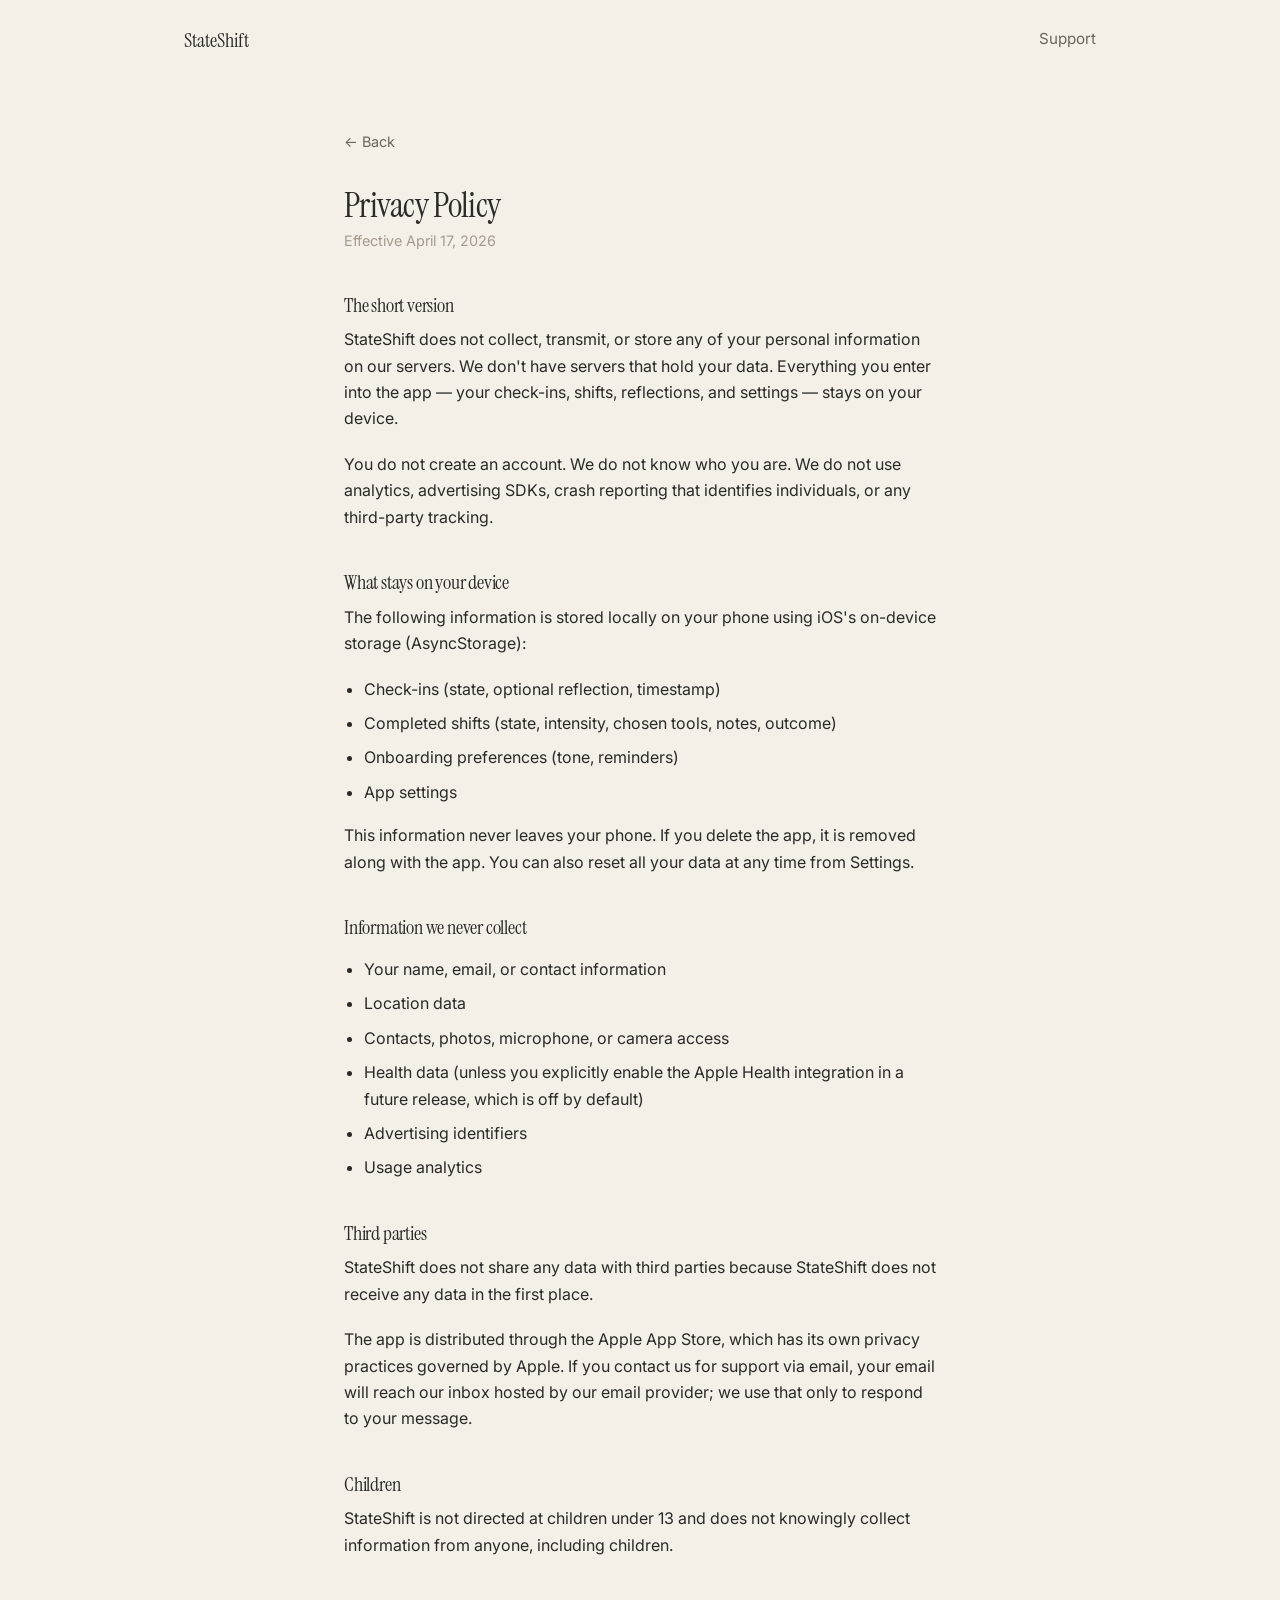
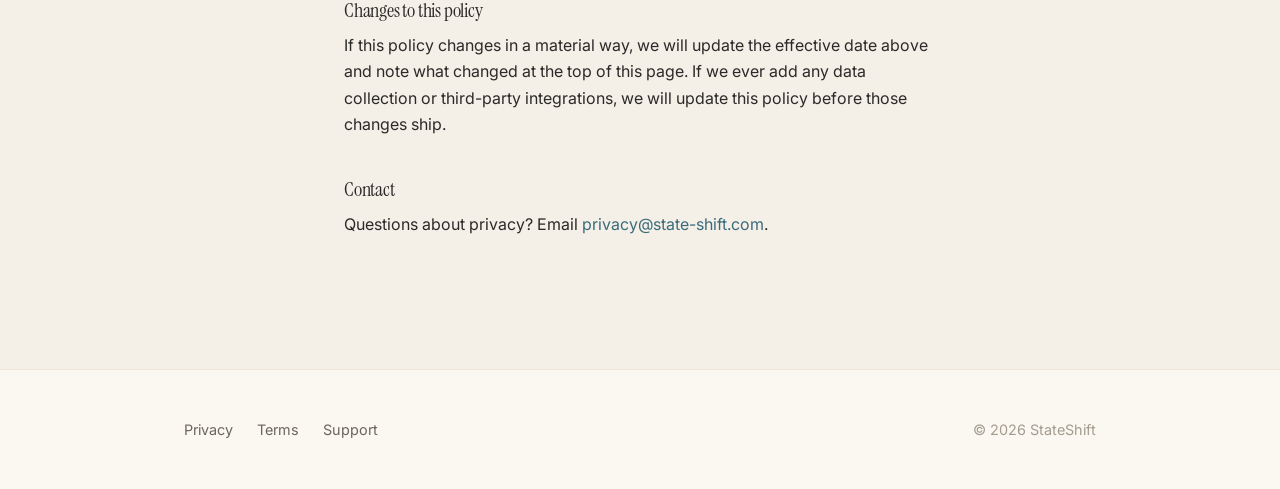
==== privacy.html @ 4b2671d1 "Initial site" ====
<!doctype html>
<html lang="en">
  <head>
    <meta charset="utf-8" />
    <meta name="viewport" content="width=device-width, initial-scale=1" />
    <title>Privacy Policy — StateShift</title>
    <meta
      name="description"
      content="StateShift's privacy policy. Plain-English summary: we collect nothing. Your check-ins, shifts, and reflections stay on your device."
    />
    <meta name="theme-color" content="#F4EFE7" />
    <link
      rel="preconnect"
      href="https://fonts.googleapis.com"
    />
    <link
      rel="preconnect"
      href="https://fonts.gstatic.com"
      crossorigin
    />
    <link
      href="https://fonts.googleapis.com/css2?family=Instrument+Serif&family=Inter:wght@400;500;600&display=swap"
      rel="stylesheet"
    />
    <link rel="stylesheet" href="styles.css" />
  </head>
  <body>
    <nav class="top">
      <a href="./" class="wordmark">StateShift</a>
      <div class="links">
        <a href="support.html">Support</a>
      </div>
    </nav>

    <main class="legal">
      <div class="container">
        <a href="./" class="back">&larr; Back</a>
        <h1>Privacy Policy</h1>
        <p class="meta">Effective April 17, 2026</p>

        <h2>The short version</h2>
        <p>
          StateShift does not collect, transmit, or store any of your personal
          information on our servers. We don't have servers that hold your
          data. Everything you enter into the app — your check-ins, shifts,
          reflections, and settings — stays on your device.
        </p>
        <p>
          You do not create an account. We do not know who you are. We do not
          use analytics, advertising SDKs, crash reporting that identifies
          individuals, or any third-party tracking.
        </p>

        <h2>What stays on your device</h2>
        <p>
          The following information is stored locally on your phone using
          iOS's on-device storage (AsyncStorage):
        </p>
        <ul>
          <li>Check-ins (state, optional reflection, timestamp)</li>
          <li>Completed shifts (state, intensity, chosen tools, notes, outcome)</li>
          <li>Onboarding preferences (tone, reminders)</li>
          <li>App settings</li>
        </ul>
        <p>
          This information never leaves your phone. If you delete the app, it
          is removed along with the app. You can also reset all your data at
          any time from Settings.
        </p>

        <h2>Information we never collect</h2>
        <ul>
          <li>Your name, email, or contact information</li>
          <li>Location data</li>
          <li>Contacts, photos, microphone, or camera access</li>
          <li>Health data (unless you explicitly enable the Apple Health
            integration in a future release, which is off by default)</li>
          <li>Advertising identifiers</li>
          <li>Usage analytics</li>
        </ul>

        <h2>Third parties</h2>
        <p>
          StateShift does not share any data with third parties because
          StateShift does not receive any data in the first place.
        </p>
        <p>
          The app is distributed through the Apple App Store, which has its
          own privacy practices governed by Apple. If you contact us for
          support via email, your email will reach our inbox hosted by our
          email provider; we use that only to respond to your message.
        </p>

        <h2>Children</h2>
        <p>
          StateShift is not directed at children under 13 and does not
          knowingly collect information from anyone, including children.
        </p>

        <h2>Changes to this policy</h2>
        <p>
          If this policy changes in a material way, we will update the
          effective date above and note what changed at the top of this page.
          If we ever add any data collection or third-party integrations, we
          will update this policy before those changes ship.
        </p>

        <h2>Contact</h2>
        <p>
          Questions about privacy? Email
          <a href="mailto:privacy@state-shift.com">privacy@state-shift.com</a>.
        </p>
      </div>
    </main>

    <footer>
      <div class="container">
        <div>
          <a href="privacy.html">Privacy</a>
          <a href="terms.html">Terms</a>
          <a href="support.html">Support</a>
        </div>
        <span class="copyright">&copy; 2026 StateShift</span>
      </div>
    </footer>
  </body>
</html>
---- styles.css ----
/* --- StateShift site styles --- */

:root {
  --bg: #F4EFE7;
  --bg-elevated: #FBF8F2;
  --bg-muted: #EAE3D6;
  --primary: #3A6B7A;
  --primary-soft: #6A9AA8;
  --primary-faint: #D6E4E8;
  --sage: #8FA58A;
  --clay: #D4A88C;
  --ink: #2B2A28;
  --ink-muted: #6B655C;
  --ink-faint: #A39B8E;
  --border: #E3DCCE;
  --divider: #ECE5D8;

  --font-serif: "Instrument Serif", "Cormorant Garamond", Georgia, serif;
  --font-sans: "Inter", -apple-system, BlinkMacSystemFont, "Helvetica Neue",
    Arial, sans-serif;

  --measure: 38rem;
}

* {
  box-sizing: border-box;
}

html, body {
  margin: 0;
  padding: 0;
}

body {
  font-family: var(--font-sans);
  font-size: 17px;
  line-height: 1.6;
  color: var(--ink);
  background: var(--bg);
  -webkit-font-smoothing: antialiased;
  -moz-osx-font-smoothing: grayscale;
}

a {
  color: var(--primary);
  text-decoration: none;
  border-bottom: 1px solid transparent;
  transition: border-color 160ms ease;
}

a:hover {
  border-bottom-color: var(--primary);
}

h1, h2, h3 {
  font-family: var(--font-serif);
  font-weight: 400;
  letter-spacing: -0.01em;
  color: var(--ink);
  margin: 0 0 0.5em;
}

h1 {
  font-size: clamp(2.4rem, 6vw, 4rem);
  line-height: 1.1;
  letter-spacing: -0.02em;
}

h2 {
  font-size: clamp(1.6rem, 3.5vw, 2.2rem);
  line-height: 1.2;
  margin-top: 2.5em;
}

h3 {
  font-size: 1.2rem;
  line-height: 1.3;
  margin-top: 1.75em;
}

p {
  margin: 0 0 1.2em;
}

hr {
  border: none;
  border-top: 1px solid var(--divider);
  margin: 3rem 0;
}

/* --- Layout --- */

.container {
  max-width: var(--measure);
  padding: 0 1.5rem;
  margin: 0 auto;
}

.wide {
  max-width: 60rem;
}

nav.top {
  padding: 1.5rem 1.5rem;
  display: flex;
  align-items: center;
  justify-content: space-between;
  max-width: 60rem;
  margin: 0 auto;
}

nav.top .wordmark {
  font-family: var(--font-serif);
  font-size: 1.25rem;
  color: var(--ink);
  border-bottom: none;
}

nav.top .links {
  display: flex;
  gap: 1.5rem;
  font-size: 0.95rem;
  color: var(--ink-muted);
}

nav.top .links a {
  color: var(--ink-muted);
}

nav.top .links a:hover {
  color: var(--ink);
  border-bottom-color: var(--ink);
}

/* --- Hero --- */

.hero {
  padding: 4rem 1.5rem 3rem;
  text-align: center;
  max-width: 44rem;
  margin: 0 auto;
}

.hero .eyebrow {
  display: inline-block;
  font-family: var(--font-sans);
  font-size: 0.8rem;
  font-weight: 500;
  letter-spacing: 0.08em;
  text-transform: uppercase;
  color: var(--primary);
  margin-bottom: 1.5rem;
}

.hero h1 {
  margin-bottom: 1.2rem;
}

.hero .lede {
  font-size: 1.2rem;
  line-height: 1.55;
  color: var(--ink-muted);
  max-width: 32rem;
  margin: 0 auto 2rem;
}

.hero .cta {
  display: inline-flex;
  align-items: center;
  justify-content: center;
  padding: 0.9rem 1.6rem;
  background: var(--ink);
  color: var(--bg-elevated);
  font-weight: 500;
  border-radius: 999px;
  border: none;
  margin-top: 0.5rem;
}

.hero .cta:hover {
  background: var(--primary);
  border-bottom: 1px solid transparent;
}

.hero .availability {
  margin-top: 1.2rem;
  font-size: 0.95rem;
  color: var(--ink-faint);
}

/* --- Sections --- */

section.content {
  padding: 3rem 1.5rem;
}

section.content .container {
  max-width: 38rem;
}

section.pillars {
  background: var(--bg-elevated);
  padding: 4rem 1.5rem;
  border-top: 1px solid var(--border);
  border-bottom: 1px solid var(--border);
}

.pillars .grid {
  max-width: 60rem;
  margin: 0 auto;
  display: grid;
  grid-template-columns: repeat(3, 1fr);
  gap: 2.5rem;
}

.pillars .pillar h3 {
  margin-top: 0;
  font-family: var(--font-serif);
  font-size: 1.4rem;
}

.pillars .pillar p {
  color: var(--ink-muted);
  font-size: 1rem;
  margin-bottom: 0;
}

@media (max-width: 720px) {
  .pillars .grid {
    grid-template-columns: 1fr;
    gap: 2rem;
  }
}

/* --- States list --- */

.states {
  list-style: none;
  padding: 0;
  display: flex;
  flex-wrap: wrap;
  gap: 0.5rem 0.75rem;
  margin: 1.5rem 0 2rem;
}

.states li {
  font-family: var(--font-serif);
  font-size: 1.15rem;
  color: var(--ink);
  padding: 0.35rem 0.9rem;
  background: var(--bg-muted);
  border-radius: 999px;
}

/* --- Philosophy callout --- */

.callout {
  padding: 2rem;
  background: var(--primary-faint);
  border-radius: 18px;
  font-family: var(--font-serif);
  font-size: 1.3rem;
  line-height: 1.45;
  color: var(--ink);
  margin: 2rem 0;
}

.callout::before {
  content: "";
  display: block;
  width: 32px;
  height: 2px;
  background: var(--primary);
  margin-bottom: 1rem;
}

/* --- Footer --- */

footer {
  padding: 3rem 1.5rem;
  border-top: 1px solid var(--divider);
  background: var(--bg-elevated);
  color: var(--ink-muted);
  font-size: 0.9rem;
  margin-top: 3rem;
}

footer .container {
  max-width: 60rem;
  display: flex;
  flex-wrap: wrap;
  gap: 2rem;
  justify-content: space-between;
  align-items: baseline;
}

footer a {
  color: var(--ink-muted);
  margin-right: 1.25rem;
}

footer a:last-child {
  margin-right: 0;
}

footer a:hover {
  color: var(--ink);
  border-bottom-color: var(--ink);
}

footer .copyright {
  color: var(--ink-faint);
}

/* --- Legal pages --- */

.legal {
  padding: 3rem 1.5rem 4rem;
}

.legal .container {
  max-width: 40rem;
}

.legal h1 {
  font-size: 2.2rem;
  margin-bottom: 0.25rem;
}

.legal .meta {
  color: var(--ink-faint);
  font-size: 0.9rem;
  margin-bottom: 2rem;
}

.legal h2 {
  font-size: 1.25rem;
  margin-top: 2.5rem;
  margin-bottom: 0.6rem;
}

.legal p,
.legal li {
  color: var(--ink);
  font-size: 1rem;
  line-height: 1.65;
}

.legal ul {
  padding-left: 1.25rem;
}

.legal ul li {
  margin-bottom: 0.5rem;
}

.legal .back {
  display: inline-block;
  margin-bottom: 2rem;
  font-size: 0.9rem;
  color: var(--ink-muted);
}
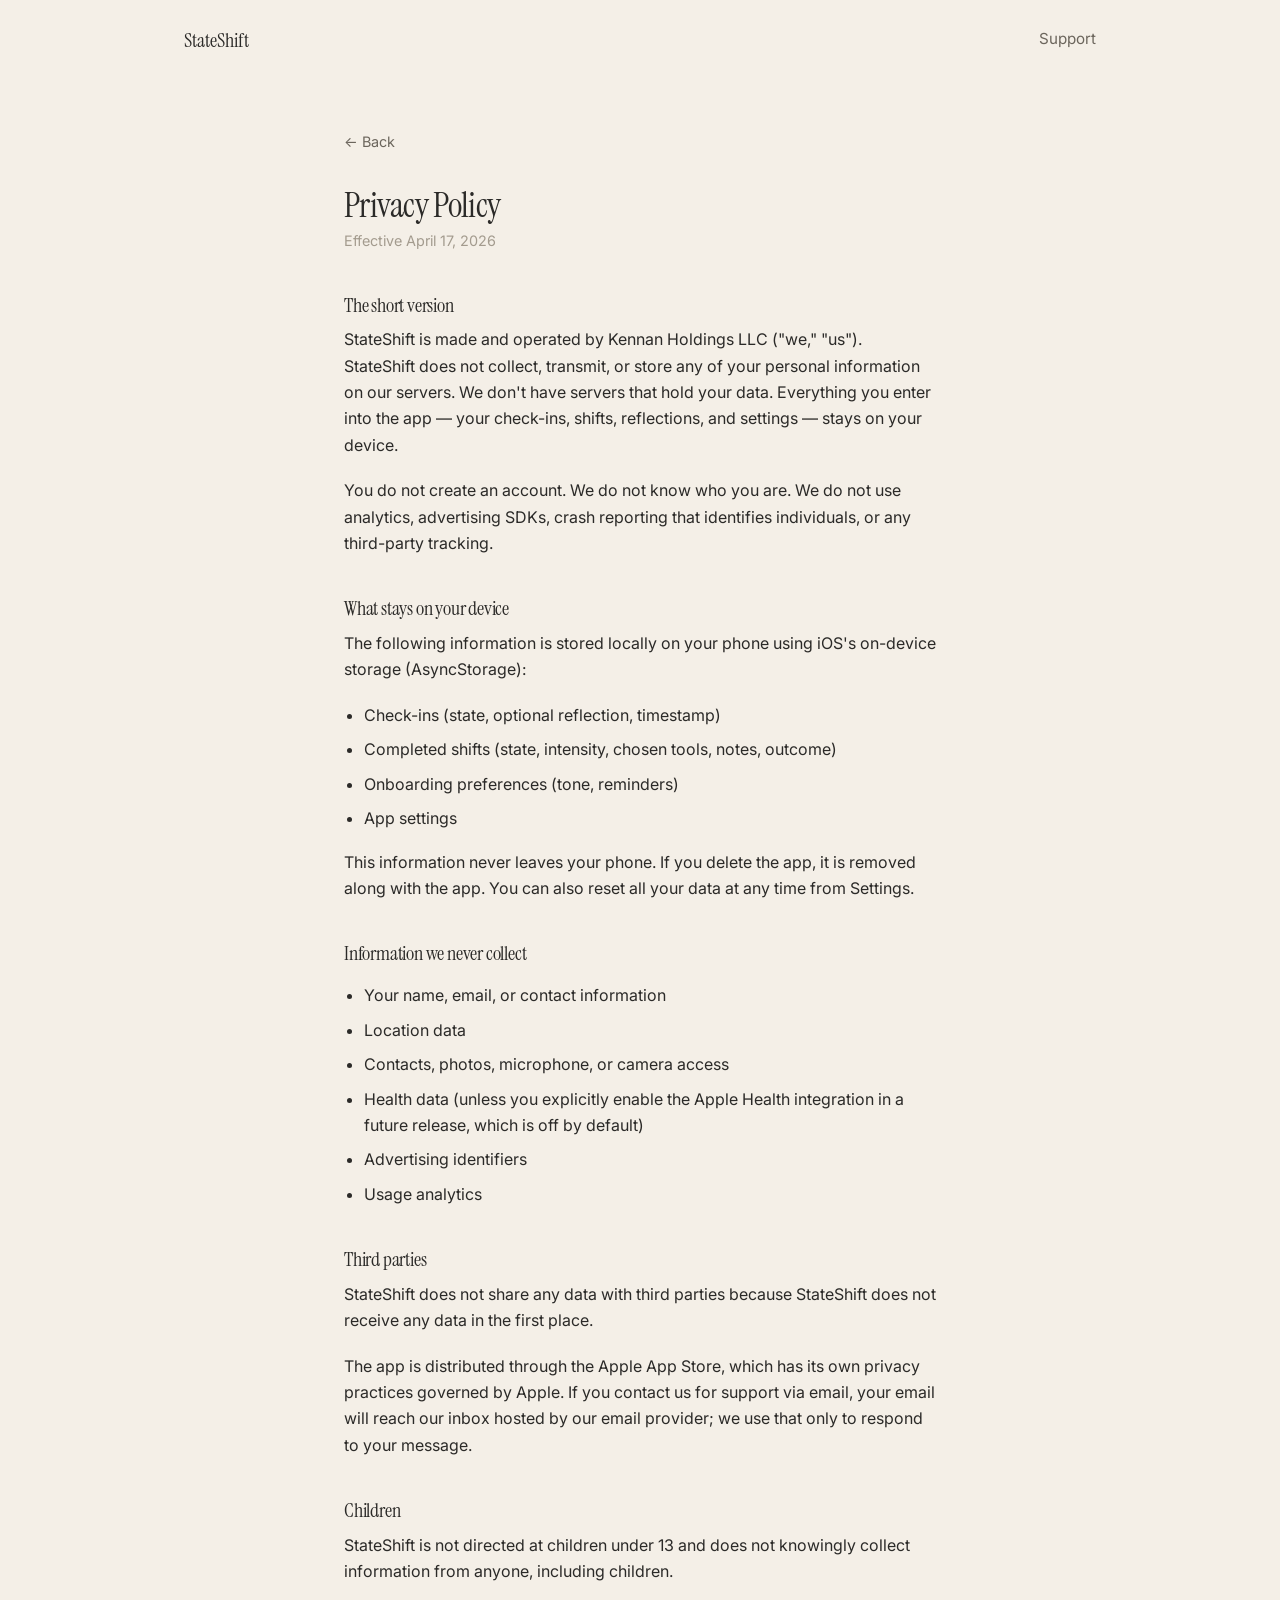
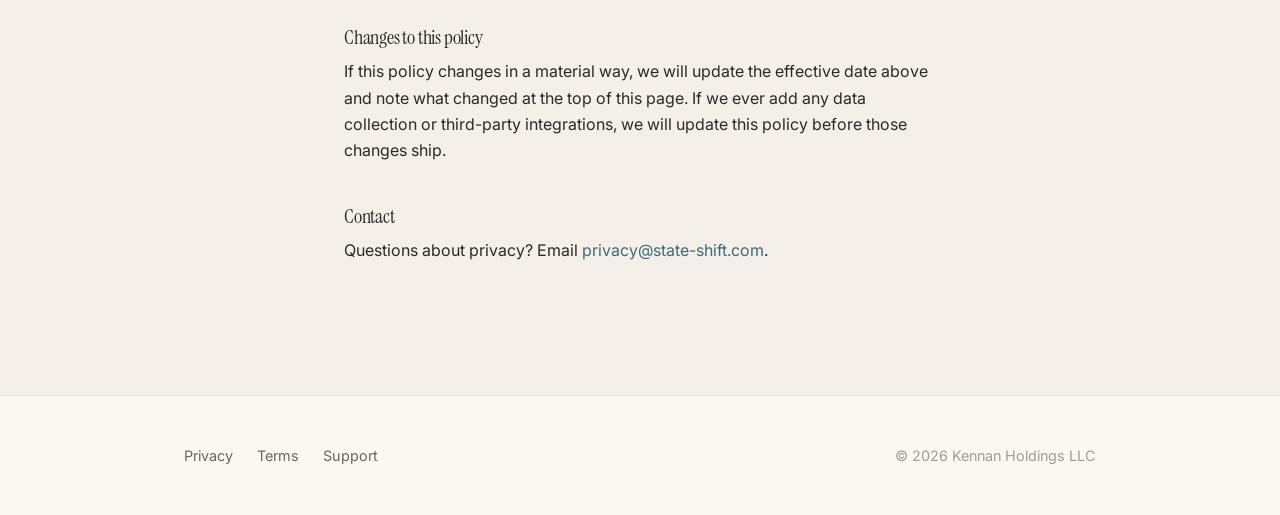
==== commit 32d9c867: "Correct states list, add email capture, name legal entity - Nine-states list now matches the shipped" ====
--- a/privacy.html
+++ b/privacy.html
@@ -40,6 +40,8 @@
 
         <h2>The short version</h2>
         <p>
+          StateShift is made and operated by Kennan Holdings LLC ("we,"
+          "us").
           StateShift does not collect, transmit, or store any of your personal
           information on our servers. We don't have servers that hold your
           data. Everything you enter into the app — your check-ins, shifts,
@@ -120,7 +122,7 @@
           <a href="terms.html">Terms</a>
           <a href="support.html">Support</a>
         </div>
-        <span class="copyright">&copy; 2026 StateShift</span>
+        <span class="copyright">&copy; 2026 Kennan Holdings LLC</span>
       </div>
     </footer>
   </body>
--- a/styles.css
+++ b/styles.css
@@ -188,6 +188,46 @@
   color: var(--ink-faint);
 }
 
+.hero .signup {
+  display: flex;
+  flex-wrap: wrap;
+  justify-content: center;
+  gap: 0.6rem;
+  margin-top: 0.5rem;
+}
+
+.hero .signup input[type='email'] {
+  font-family: var(--font-sans);
+  font-size: 1rem;
+  padding: 0.85rem 1.2rem;
+  border: 1px solid var(--ink-faint);
+  border-radius: 999px;
+  background: var(--bg-elevated);
+  color: var(--ink);
+  min-width: 16rem;
+}
+
+.hero .signup input[type='email']:focus {
+  outline: 2px solid var(--primary);
+  outline-offset: 1px;
+  border-color: transparent;
+}
+
+.hero .signup .cta {
+  margin-top: 0;
+  cursor: pointer;
+  font-size: 1rem;
+}
+
+.hero .signup-note {
+  margin-top: 0.9rem;
+  font-size: 0.85rem;
+  color: var(--ink-faint);
+  max-width: 26rem;
+  margin-left: auto;
+  margin-right: auto;
+}
+
 /* --- Sections --- */
 
 section.content {
